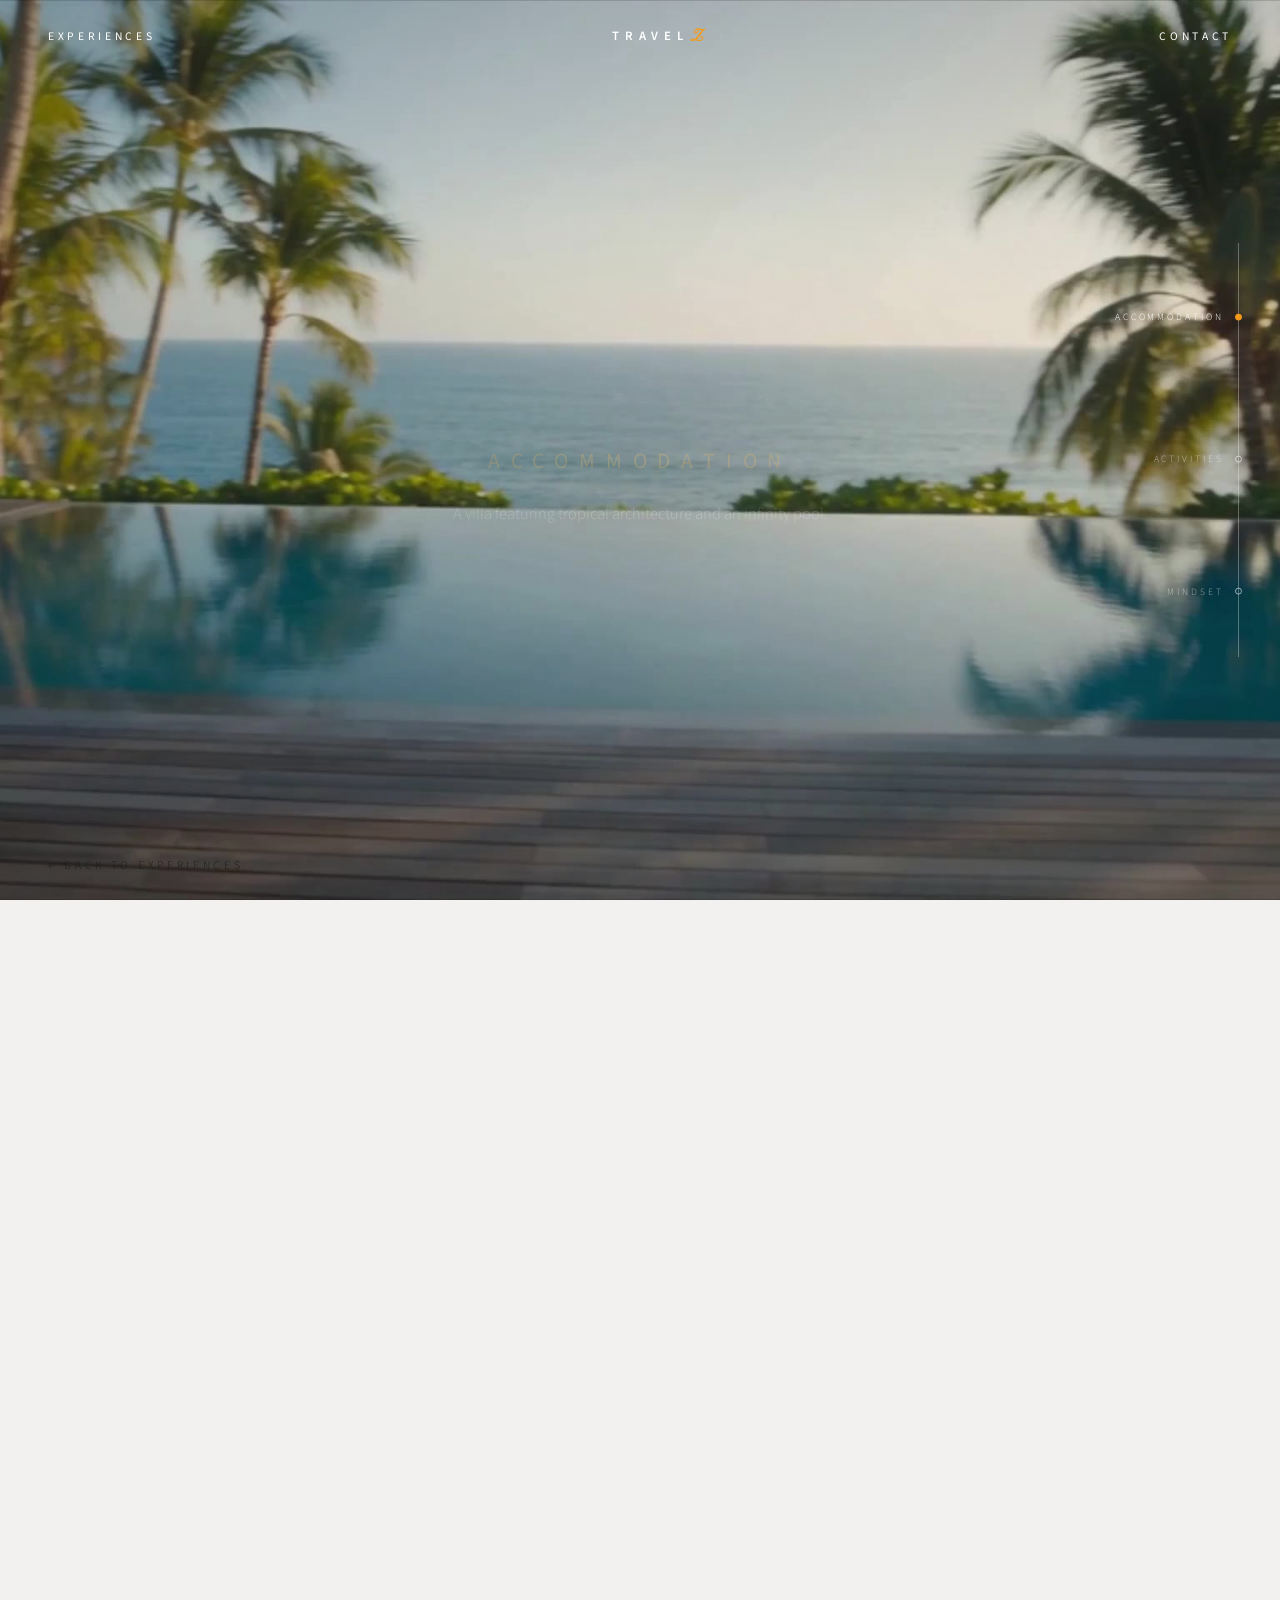
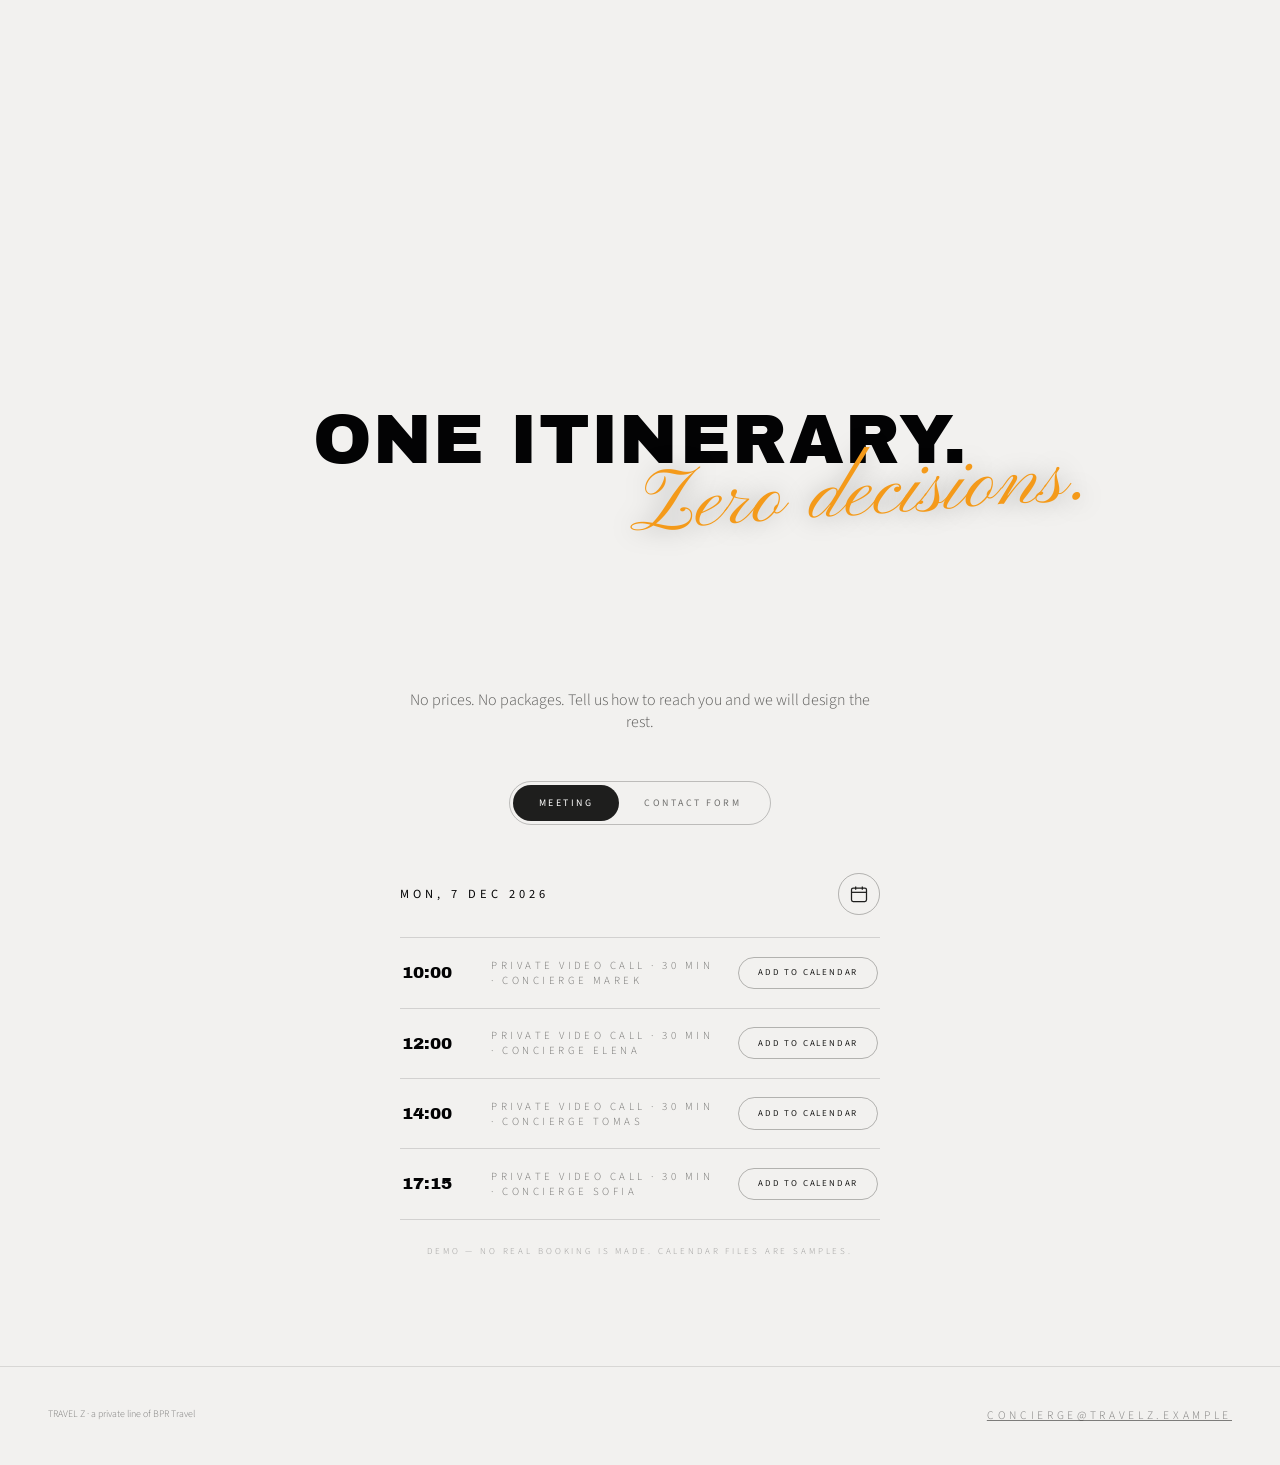
==== bali.html @ 79d7fedf "first commit" ====
<!DOCTYPE html>
<html lang="en">
<head>
<meta charset="utf-8">
<meta name="viewport" content="width=device-width, initial-scale=1">
<title>Bali Creator &amp; Wellness Hub — TRAVEL Z</title>
<link rel="preconnect" href="https://fonts.googleapis.com">
<link rel="preconnect" href="https://fonts.gstatic.com" crossorigin>
<link href="https://fonts.googleapis.com/css2?family=Archivo+Black&family=Pinyon+Script&family=Source+Sans+3:ital,wght@0,200..900;1,200..900&display=swap" rel="stylesheet">
<script>/* ONE-LINE ASSET CONFIG — for Claude Design / live hosting,
   point this at your public URL, e.g. "https://cdn.yourhost.com/travelz/assets/" */
window.TZ_ASSET_BASE = "assets/";</script>
<link rel="stylesheet" href="style.css">
</head>
<body>

<nav class="chrome on-media" aria-label="Main">
  <a class="utility" href="index.html#experiences">Experiences</a>
  <a class="wordmark" href="index.html" aria-label="Travel Z home">TRAVEL<span class="z">Z</span></a>
  <a class="utility" href="#proposal">Contact</a>
</nav>
<div class="progress-line" aria-hidden="true"></div>

<!-- pinned film -->
<div class="stage entered" style="z-index:5;">
  <video id="vid-bali" data-asset="bali.mp4" muted playsinline preload="auto"
         data-poster="poster_bali.jpg" aria-hidden="true"></video>
</div>

<!-- full-length scrub: 22.2 s → 10 viewports of scroll -->
<div id="bali-track" class="scrub-track" style="height: 1100vh;">

  <div class="beat" id="ch-1">
    <div class="scrim">
      <p class="chapter-label utility">Accommodation</p>
      <p>A villa featuring tropical architecture and an infinity pool.</p>
    </div>
  </div>

  <div class="beat" id="ch-2">
    <div class="scrim">
      <p class="chapter-label utility">Activities</p>
      <p>Daily surfing lessons with professionals, access to a state-of-the-art gym, parties.</p>
    </div>
  </div>

  <div class="beat" id="ch-3">
    <div class="scrim">
      <p class="chapter-label utility">Mindset</p>
      <p>Meditation and evening community BBQs and networking by the pool, Savaya parties.</p>
    </div>
  </div>

</div>

<!-- light chapter timeline, right edge -->
<aside class="timeline" aria-label="Film chapters">
  <div class="tl-track" aria-hidden="true"><div class="tl-fill"></div></div>
  <button class="tl-item" data-p="0.179" style="top:17.9%">Accommodation<span class="dot" aria-hidden="true"></span></button>
  <button class="tl-item" data-p="0.521" style="top:52.1%">Activities<span class="dot" aria-hidden="true"></span></button>
  <button class="tl-item" data-p="0.842" style="top:84.2%">Mindset<span class="dot" aria-hidden="true"></span></button>
</aside>

<!-- ============ THE PLAN + FORM ============ -->
<main class="after-film">

  <section class="section plan">
    <div class="lockup reveal" style="display:inline-block; position:relative;">
      <div class="display" style="font-size:clamp(2rem,6vw,4.4rem); color:var(--black);">One itinerary.</div>
      <span class="script" style="position:absolute; left:48%; top:66%; transform:rotate(-4deg); white-space:nowrap; font-size:clamp(2.4rem,7vw,5.4rem);">Zero decisions.</span>
    </div>
  </section>

  <section class="section" id="proposal">
    <div class="form-wrap">
      <p class="lead reveal">No prices. No packages. Tell us how to reach you and we will design the rest.</p>

      <div class="switch reveal" role="tablist" aria-label="How to begin">
        <button class="switch-btn active" id="tab-meeting" role="tab" aria-selected="true" aria-controls="panel-meeting">Meeting</button>
        <button class="switch-btn" id="tab-contact" role="tab" aria-selected="false" aria-controls="panel-contact">Contact form</button>
      </div>

      <!-- ============ MEETING (demo scheduler) ============ -->
      <div id="panel-meeting" role="tabpanel" aria-labelledby="tab-meeting">
        <div class="meet-head reveal">
          <span class="meet-date utility" id="meet-date-label">—</span>
          <button class="cal-btn" id="cal-btn" aria-label="Choose a different date">
            <svg width="20" height="20" viewBox="0 0 24 24" fill="none" stroke="currentColor" stroke-width="1.5" aria-hidden="true">
              <rect x="3" y="5" width="18" height="16" rx="2"/>
              <line x1="3" y1="10" x2="21" y2="10"/>
              <line x1="8" y1="3" x2="8" y2="7"/>
              <line x1="16" y1="3" x2="16" y2="7"/>
            </svg>
          </button>
          <input type="date" id="meet-date" aria-label="Meeting date">
        </div>
        <div id="slot-list"></div>
        <p class="demo-note utility reveal">Demo — no real booking is made. Calendar files are samples.</p>
      </div>

      <!-- ============ CONTACT FORM ============ -->
      <div id="panel-contact" role="tabpanel" aria-labelledby="tab-contact" hidden>
        <form id="proposal-form" novalidate>
          <div class="field reveal">
            <label class="utility" for="f-name">Name</label>
            <input id="f-name" name="name" type="text" required autocomplete="name">
            <p class="err">Please tell us your name.</p>
          </div>
          <div class="field reveal">
            <label class="utility" for="f-email">Email</label>
            <input id="f-email" name="email" type="email" required autocomplete="email">
            <p class="err">A valid email is needed to reply.</p>
          </div>
          <div class="field reveal">
            <label class="utility" for="f-phone">Phone / WhatsApp</label>
            <input id="f-phone" name="phone" type="tel" required autocomplete="tel">
            <p class="err">A phone number is needed to reach you.</p>
          </div>
          <div class="form-actions reveal">
            <button class="pill" type="submit" style="background:var(--off-black); color:#fff;">Request private proposal</button>
          </div>
        </form>

        <div class="received">
          <span class="script">Received.</span>
          <p>We reply within 24 hours. One message — everything arranged.</p>
        </div>
      </div>
    </div>
  </section>

  <footer>
    <span>TRAVEL Z · a private line of BPR Travel</span>
    <a class="utility" href="mailto:concierge@travelz.example">concierge@travelz.example</a>
  </footer>
</main>

<div class="chrome-bottom">
  <a class="back utility" href="index.html#experiences">← Back to experiences</a>
</div>

<script src="app.js"></script>
</body>
</html>
---- style.css ----
/* ============================================================
   TRAVEL Z — prototype stylesheet
   Identity per TravelZ Logo Manual v1.0 + design description v0.5
   (light identity variant, confirmed in build call)
   Font substitutes (prototype only — see README):
     Archivo Black  ≈ Gill Sans Ultra Bold (display)
     Pinyon Script  ≈ Kunstler Script (script accent)
     Source Sans 3  = utility voice (as specified)
   ============================================================ */

:root {
  --orange: #F49A1A;          /* TravelZ Orange — locked from logo manual */
  --black: #030304;           /* TravelZ Black */
  --off-black: #1E1E1D;       /* Off-Black ground */
  --paper: #F2F1EF;           /* light ground matched to walkthrough end frame */
  --white: #FFFFFF;
  --track: 0.32em;            /* utility tracking, spec ≈0.2–0.5em */
  --ease: cubic-bezier(.22,.61,.36,1);
}

* { margin: 0; padding: 0; box-sizing: border-box; }
html { scroll-behavior: auto; }
body {
  background: var(--paper);
  color: var(--off-black);
  font-family: "Source Sans 3", "DejaVu Sans", sans-serif;
  font-weight: 300;
  -webkit-font-smoothing: antialiased;
  overflow-x: hidden;
}
body.locked { overflow: hidden; height: 100vh; }

/* ---------- type voices ---------- */
.display {
  font-family: "Archivo Black", sans-serif;
  text-transform: uppercase;
  letter-spacing: 0.02em;
  line-height: 0.92;
}
.script {
  font-family: "Pinyon Script", cursive;
  color: var(--orange);
  text-transform: none;
  letter-spacing: 0;
  line-height: 1;
}
.utility {
  font-family: "Source Sans 3", sans-serif;
  font-weight: 300;
  text-transform: uppercase;
  letter-spacing: var(--track);
  font-size: 0.72rem;
}

/* ---------- chrome ---------- */
.chrome {
  position: fixed; inset: 0 0 auto 0; z-index: 60;
  display: flex; align-items: center; justify-content: space-between;
  padding: 1.6rem clamp(1.2rem, 4vw, 3rem);
  pointer-events: none;
  transition: color .5s var(--ease);
  color: var(--off-black);
}
.chrome.on-media { color: var(--white); }
.chrome a { color: inherit; text-decoration: none; pointer-events: auto; }
.chrome .utility { font-weight: 400; }
.wordmark {
  font-family: "Source Sans 3", sans-serif; font-weight: 600;
  letter-spacing: 0.45em; text-transform: uppercase; font-size: 0.8rem;
}
.wordmark .z {
  font-family: "Pinyon Script", cursive; color: var(--orange);
  font-size: 1.35em; letter-spacing: 0; text-transform: none;
  margin-left: 0.05em; vertical-align: -0.08em;
}

/* right-edge scroll progress line, per spec */
.progress-line {
  position: fixed; top: 0; right: 0; width: 1px; height: 0;
  background: #fff; mix-blend-mode: difference; z-index: 70;
  pointer-events: none;
}

/* ---------- intro stage (index) ---------- */
.stage {
  position: fixed; inset: 0; z-index: 10; overflow: hidden;
  background: #0d0b09;
}
.stage video, .stage img.poster {
  position: absolute; inset: 0; width: 100%; height: 100%;
  object-fit: cover;
}
#vid-loop { opacity: 1; transition: opacity .38s var(--ease); }
#vid-walk { opacity: 0; transition: opacity .38s var(--ease); }
.stage.entered #vid-loop { opacity: 0; }
.stage.entered #vid-walk { opacity: 1; }

/* soft grade so the layered lockup reads on light oak */
.stage::after {
  content: ""; position: absolute; inset: 0; pointer-events: none;
  background:
    radial-gradient(120% 90% at 50% 42%, rgba(10,9,8,0.10) 0%, rgba(10,9,8,0.42) 100%),
    linear-gradient(to bottom, rgba(10,9,8,0.35) 0%, rgba(10,9,8,0) 26%, rgba(10,9,8,0) 70%, rgba(10,9,8,0.32) 100%);
  opacity: 1; transition: opacity .8s var(--ease);
}
.stage.entered::after { opacity: 0.35; }

/* ---------- hero lockup ---------- */
.hero {
  position: absolute; inset: 0; z-index: 5;
  display: flex; flex-direction: column; align-items: center; justify-content: center;
  text-align: center; color: var(--white); padding: 0 1rem;
  transition: opacity .6s var(--ease), transform .6s var(--ease);
}
.stage.entered .hero { opacity: 0; transform: translateY(-26px); pointer-events: none; }
.hero .eyebrow { margin-bottom: 2.2rem; opacity: 0.9; }
.lockup { position: relative; }
.lockup .display { font-size: clamp(3rem, 11vw, 9.5rem); }
.lockup .script {
  position: absolute; left: 50%; top: 50%;
  transform: translate(-50%, -54%) rotate(-4deg);
  font-size: clamp(3.4rem, 12vw, 11rem);
  text-shadow: 0 1px 24px rgba(10,9,8,0.35);
  pointer-events: none;
}
.hero .tagline {
  margin-top: 2.4rem; max-width: 46rem; opacity: 0.92; font-size: 0.7rem;
}
.pill {
  margin-top: 2.6rem;
  display: inline-block; border: 0; cursor: pointer;
  text-decoration: none;
  background: rgba(255,255,255,0.16);
  backdrop-filter: blur(10px); -webkit-backdrop-filter: blur(10px);
  border-radius: 999px; padding: 1.05rem 2.6rem;
  color: var(--white);
  font-family: "Source Sans 3", sans-serif; font-weight: 400;
  letter-spacing: var(--track); text-transform: uppercase; font-size: 0.72rem;
  transition: background .35s var(--ease);
}
.pill:hover, .pill:focus-visible { background: rgba(255,255,255,0.30); }
.pill:focus-visible { outline: 2px solid var(--orange); outline-offset: 3px; }
.hint {
  position: absolute; bottom: 2.4rem; left: 0; right: 0; text-align: center;
  color: rgba(255,255,255,0.75); animation: pulse 2.6s ease-in-out infinite;
}
@keyframes pulse { 0%,100% { opacity: .45 } 50% { opacity: 1 } }
@media (prefers-reduced-motion: reduce) { .hint { animation: none; } }

/* ---------- scrub scroll track ---------- */
/* NOTE: the track must NOT create a stacking context (no z-index) —
   the fixed .beat children (z-index 20) need to stack at root level,
   above the video stage (z 5–10) and below .after-film (z 30). */
.scrub-track { position: relative; }
.scrub-spacer { height: 100vh; }

/* beats that fade inside the scrub */
.beat {
  position: fixed; inset: 0; z-index: 20;
  display: flex; flex-direction: column; align-items: center; justify-content: center;
  text-align: center; pointer-events: none; opacity: 0; color: var(--white);
  padding: 0 1.2rem;
}
.beat .display { font-size: clamp(2.2rem, 7.5vw, 6rem); text-shadow: 0 2px 30px rgba(10,9,8,0.45); }
.beat .script  { font-size: clamp(2.6rem, 8.5vw, 7rem); margin-top: -0.35em; text-shadow: 0 1px 20px rgba(10,9,8,0.5); }
.beat p { margin-top: 1.6rem; max-width: 34rem; font-size: 1.02rem; font-weight: 300;
          text-shadow: 0 1px 14px rgba(10,9,8,0.6); }
.beat .chapter-label {
  margin-bottom: 0; color: var(--orange); font-weight: 400;
  font-size: clamp(0.9rem, 2.2vw, 1.35rem); letter-spacing: 0.5em;
}

/* ---------- chapter timeline (right edge, light) ---------- */
.timeline {
  position: fixed; right: clamp(1.2rem, 3vw, 2.4rem); top: 50%;
  transform: translateY(-50%); height: 46vh; z-index: 40;
  transition: opacity .5s var(--ease);
}
.tl-track {
  position: absolute; right: 3px; top: 0; bottom: 0; width: 1px;
  background: rgba(255,255,255,0.3);
}
.tl-fill {
  position: absolute; top: 0; left: 0; width: 100%; height: 0;
  background: var(--orange);
}
.tl-item {
  position: absolute; right: 0; transform: translateY(-50%);
  display: flex; align-items: center; gap: 0.7rem;
  background: none; border: 0; cursor: pointer; white-space: nowrap;
  font-family: "Source Sans 3", sans-serif; font-weight: 300;
  text-transform: uppercase; letter-spacing: 0.3em; font-size: 0.6rem;
  color: rgba(255,255,255,0.55);
  text-shadow: 0 1px 8px rgba(10,9,8,0.5);
  transition: color .4s var(--ease);
  padding: 0.4rem 0;
}
.tl-item .dot {
  width: 7px; height: 7px; border-radius: 50%;
  border: 1px solid currentColor; background: transparent;
  transition: background .4s var(--ease), border-color .4s var(--ease);
}
.tl-item.active { color: var(--white); }
.tl-item.active .dot { background: var(--orange); border-color: var(--orange); }
.tl-item:focus-visible { outline: 1px solid var(--orange); outline-offset: 3px; }
body.over-light .timeline { opacity: 0; pointer-events: none; }
body.has-timeline .progress-line { display: none; }
@media (max-width: 720px) {
  .timeline { right: 0.8rem; height: 40vh; }
  .tl-item { font-size: 0.52rem; letter-spacing: 0.22em; gap: 0.5rem; }
}
body.over-light .beat { opacity: 0 !important; }

/* top-right quadrant variant: composition splits against the subject on the left/bottom */
.beat.tr {
  align-items: flex-end; justify-content: flex-start;
  text-align: right;
  padding: clamp(6rem, 14vh, 9rem) clamp(2rem, 6vw, 5rem) 0 50%;
}
.beat.tr .display { font-size: clamp(1.9rem, 5.5vw, 4.6rem); }
.beat.tr .script  { font-size: clamp(2.2rem, 6.5vw, 5.4rem); margin-top: -0.3em; margin-right: -0.05em; }
@media (max-width: 720px) {
  .beat.tr { padding-left: 18%; padding-right: 1.2rem; }
}

/* contrast scrim behind chapter text over bright footage (accessibility note, spec §7) */
.beat .scrim {
  background: radial-gradient(closest-side, rgba(10,9,8,0.5), rgba(10,9,8,0));
  padding: clamp(2rem, 6vw, 4rem) clamp(2.4rem, 8vw, 6rem);
  border-radius: 50%;
}

/* ---------- content sections after the film ---------- */
.after-film { position: relative; z-index: 30; background: var(--paper); }
.section { padding: clamp(5rem, 12vh, 9rem) clamp(1.2rem, 6vw, 5rem); max-width: 1200px; margin: 0 auto; }
.section-head { position: relative; margin-bottom: clamp(3rem, 8vh, 5rem); }
.section-head .display { font-size: clamp(2.2rem, 6.5vw, 4.6rem); color: var(--black); }
.section-head .script {
  position: absolute; left: clamp(6rem, 22vw, 16rem); top: 58%;
  transform: rotate(-4deg); font-size: clamp(2.6rem, 7.5vw, 5.6rem);
}

/* reveal on first view */
.reveal { opacity: 0; transform: translateY(26px); transition: opacity .9s var(--ease), transform .9s var(--ease); }
.reveal.in { opacity: 1; transform: none; }
@media (prefers-reduced-motion: reduce) {
  .reveal { transition: none; opacity: 1; transform: none; }
}

/* ---------- trip rows ---------- */
.trip {
  display: grid; grid-template-columns: 4.5rem 1fr minmax(200px, 340px) 3rem;
  align-items: center; gap: clamp(1rem, 3vw, 2.5rem);
  padding: 2.2rem 0; border-top: 1px solid rgba(30,30,29,0.15);
  text-decoration: none; color: var(--off-black); position: relative;
}
.trip:last-of-type { border-bottom: 1px solid rgba(30,30,29,0.15); }
.trip .num {
  font-family: "Archivo Black", sans-serif; font-size: 1.6rem;
  -webkit-text-stroke: 1px var(--off-black); color: transparent;
  transition: color .4s var(--ease), -webkit-text-stroke-color .4s var(--ease);
}
.trip .name {
  font-family: "Archivo Black", sans-serif; text-transform: uppercase;
  font-size: clamp(1.15rem, 3vw, 2rem); line-height: 1.05;
  transition: transform .45s var(--ease);
}
.trip .meta { display: block; margin-top: 0.5rem; color: rgba(30,30,29,0.6); font-size: 0.66rem; }
.trip .media {
  aspect-ratio: 16/9; overflow: hidden; border-radius: 4px; background: var(--off-black);
}
.trip .media video, .trip .media img {
  width: 100%; height: 100%; object-fit: cover; display: block;
  transform: scale(1.02); transition: transform .8s var(--ease);
}
.trip .media img.kenburns { animation: kb 16s ease-in-out infinite alternate; }
@keyframes kb { from { transform: scale(1.02) } to { transform: scale(1.12) translateX(-2%) } }
@media (prefers-reduced-motion: reduce) { .trip .media img.kenburns { animation: none; } }
.trip .arrow {
  font-size: 1.4rem; opacity: 0; transform: translateX(-10px);
  transition: opacity .4s var(--ease), transform .4s var(--ease); color: var(--orange);
}
.trip.active:hover .name, .trip.active:focus-visible .name { transform: translateX(14px); }
.trip.active:hover .num,  .trip.active:focus-visible .num  { color: var(--orange); -webkit-text-stroke-color: var(--orange); }
.trip.active:hover .arrow, .trip.active:focus-visible .arrow { opacity: 1; transform: none; }
.trip.active:hover .media video { transform: scale(1.08); }
.trip.active:focus-visible { outline: 2px solid var(--orange); outline-offset: 4px; }
.trip.soon { opacity: 0.55; cursor: default; }
.trip.soon .tag {
  position: absolute; top: 1rem; right: 0;
  color: var(--orange); font-weight: 400; font-size: 0.62rem;
}

/* ---------- closing / footer ---------- */
.closing { text-align: center; }
.closing .lockup .display { font-size: clamp(2rem, 6vw, 4.4rem); color: var(--black); }
.closing .lockup .script { font-size: clamp(2.4rem, 7vw, 5.4rem); }
.closing p.sub { margin-top: 1.8rem; color: rgba(30,30,29,0.7); }
.closing .pill {
  background: var(--off-black); color: var(--white); margin-top: 2.4rem;
}
.closing .pill:hover { background: var(--black); }
footer {
  padding: 2.5rem clamp(1.2rem, 4vw, 3rem); border-top: 1px solid rgba(30,30,29,0.12);
  display: flex; flex-wrap: wrap; gap: 1rem; justify-content: space-between;
  color: rgba(30,30,29,0.55); font-size: 0.62rem;
}
footer a { color: inherit; }

/* ---------- form (bali) ---------- */
.plan { text-align: center; }
.form-wrap { max-width: 30rem; margin: 0 auto; text-align: left; }
.form-wrap .lead { text-align: center; margin-bottom: 3rem; color: rgba(30,30,29,0.7); }
.field { margin-bottom: 2.2rem; }
.field label { display: block; margin-bottom: 0.5rem; color: rgba(30,30,29,0.6); }
.field input {
  width: 100%; border: 0; border-bottom: 1px solid rgba(30,30,29,0.35);
  background: transparent; padding: 0.55rem 0.1rem;
  font-family: "Source Sans 3", sans-serif; font-size: 1.05rem; color: var(--black);
  border-radius: 0; transition: border-color .3s var(--ease);
}
.field input:focus { outline: none; border-bottom-color: var(--orange); }
.field input[aria-invalid="true"] { border-bottom-color: #C0392B; }
.field .err { color: #C0392B; font-size: 0.72rem; margin-top: 0.4rem; display: none; }
.field.invalid .err { display: block; }
.form-actions { text-align: center; margin-top: 3rem; }
.received { display: none; text-align: center; }
.received .script { font-size: clamp(3rem, 9vw, 6rem); display: inline-block; }
.received p { margin-top: 1.4rem; color: rgba(30,30,29,0.7); }
form.sent { display: none; }
form.sent + .received { display: block; }

/* ---------- meeting / contact switch ---------- */
.switch {
  display: flex; justify-content: center; gap: 0;
  margin-bottom: 3rem;
  border: 1px solid rgba(30,30,29,0.25); border-radius: 999px;
  padding: 3px; width: fit-content; margin-left: auto; margin-right: auto;
}
.switch-btn {
  border: 0; background: transparent; cursor: pointer;
  border-radius: 999px; padding: 0.7rem 1.6rem;
  font-family: "Source Sans 3", sans-serif; font-weight: 400;
  text-transform: uppercase; letter-spacing: 0.25em; font-size: 0.62rem;
  color: rgba(30,30,29,0.6);
  transition: background .35s var(--ease), color .35s var(--ease);
}
.switch-btn.active { background: var(--off-black); color: var(--white); }
.switch-btn:focus-visible { outline: 2px solid var(--orange); outline-offset: 2px; }

/* meeting header: date + calendar icon */
.meet-head {
  display: flex; align-items: center; justify-content: space-between;
  gap: 1rem; margin-bottom: 1.4rem; position: relative;
}
.meet-date { color: var(--black); font-weight: 400; font-size: 0.78rem; }
.cal-btn {
  border: 1px solid rgba(30,30,29,0.3); background: transparent; cursor: pointer;
  border-radius: 50%; width: 2.6rem; height: 2.6rem;
  display: flex; align-items: center; justify-content: center;
  color: var(--off-black);
  transition: border-color .3s var(--ease), color .3s var(--ease);
}
.cal-btn:hover, .cal-btn:focus-visible { border-color: var(--orange); color: var(--orange); }
.cal-btn:focus-visible { outline: none; }
#meet-date {
  position: absolute; right: 0; top: 0; width: 2.6rem; height: 2.6rem;
  opacity: 0; pointer-events: none;
}

/* slot rows */
.slot {
  display: flex; align-items: center; justify-content: space-between; gap: 1rem;
  padding: 1.15rem 0.1rem; border-top: 1px solid rgba(30,30,29,0.15);
}
.slot:last-of-type { border-bottom: 1px solid rgba(30,30,29,0.15); }
.slot .time {
  font-family: "Archivo Black", sans-serif; font-size: 1.05rem; color: var(--black);
  min-width: 4.6rem;
}
.slot .info { flex: 1; color: rgba(30,30,29,0.6); font-size: 0.68rem; }
.slot .add {
  border: 1px solid rgba(30,30,29,0.3); background: transparent; cursor: pointer;
  border-radius: 999px; padding: 0.55rem 1.2rem;
  font-family: "Source Sans 3", sans-serif; font-weight: 400;
  text-transform: uppercase; letter-spacing: 0.2em; font-size: 0.56rem;
  color: var(--off-black); white-space: nowrap;
  transition: all .3s var(--ease);
}
.slot .add:hover, .slot .add:focus-visible { border-color: var(--orange); color: var(--orange); }
.slot .add.added { background: var(--orange); border-color: var(--orange); color: var(--white); cursor: default; }
.demo-note { margin-top: 1.6rem; text-align: center; color: rgba(30,30,29,0.4); font-size: 0.56rem; }

@media (max-width: 720px) {
  .slot { flex-wrap: wrap; }
  .slot .info { flex-basis: 100%; order: 3; }
}

/* back link (bali) */
.back {
  position: fixed; bottom: 1.6rem; left: clamp(1.2rem, 4vw, 3rem); z-index: 60;
  color: inherit; text-decoration: none;
}
.chrome-bottom { position: fixed; inset: auto 0 0 0; z-index: 55; pointer-events: none; }
.chrome-bottom a { pointer-events: auto; }

/* ---------- responsive ---------- */
@media (max-width: 720px) {
  .trip { grid-template-columns: 2.8rem 1fr 2rem; }
  .trip .media { grid-column: 1 / -1; order: -1; }
  .lockup .script { transform: translate(-50%, -50%) rotate(-6deg); }
  .section-head .script { left: 18%; }
}
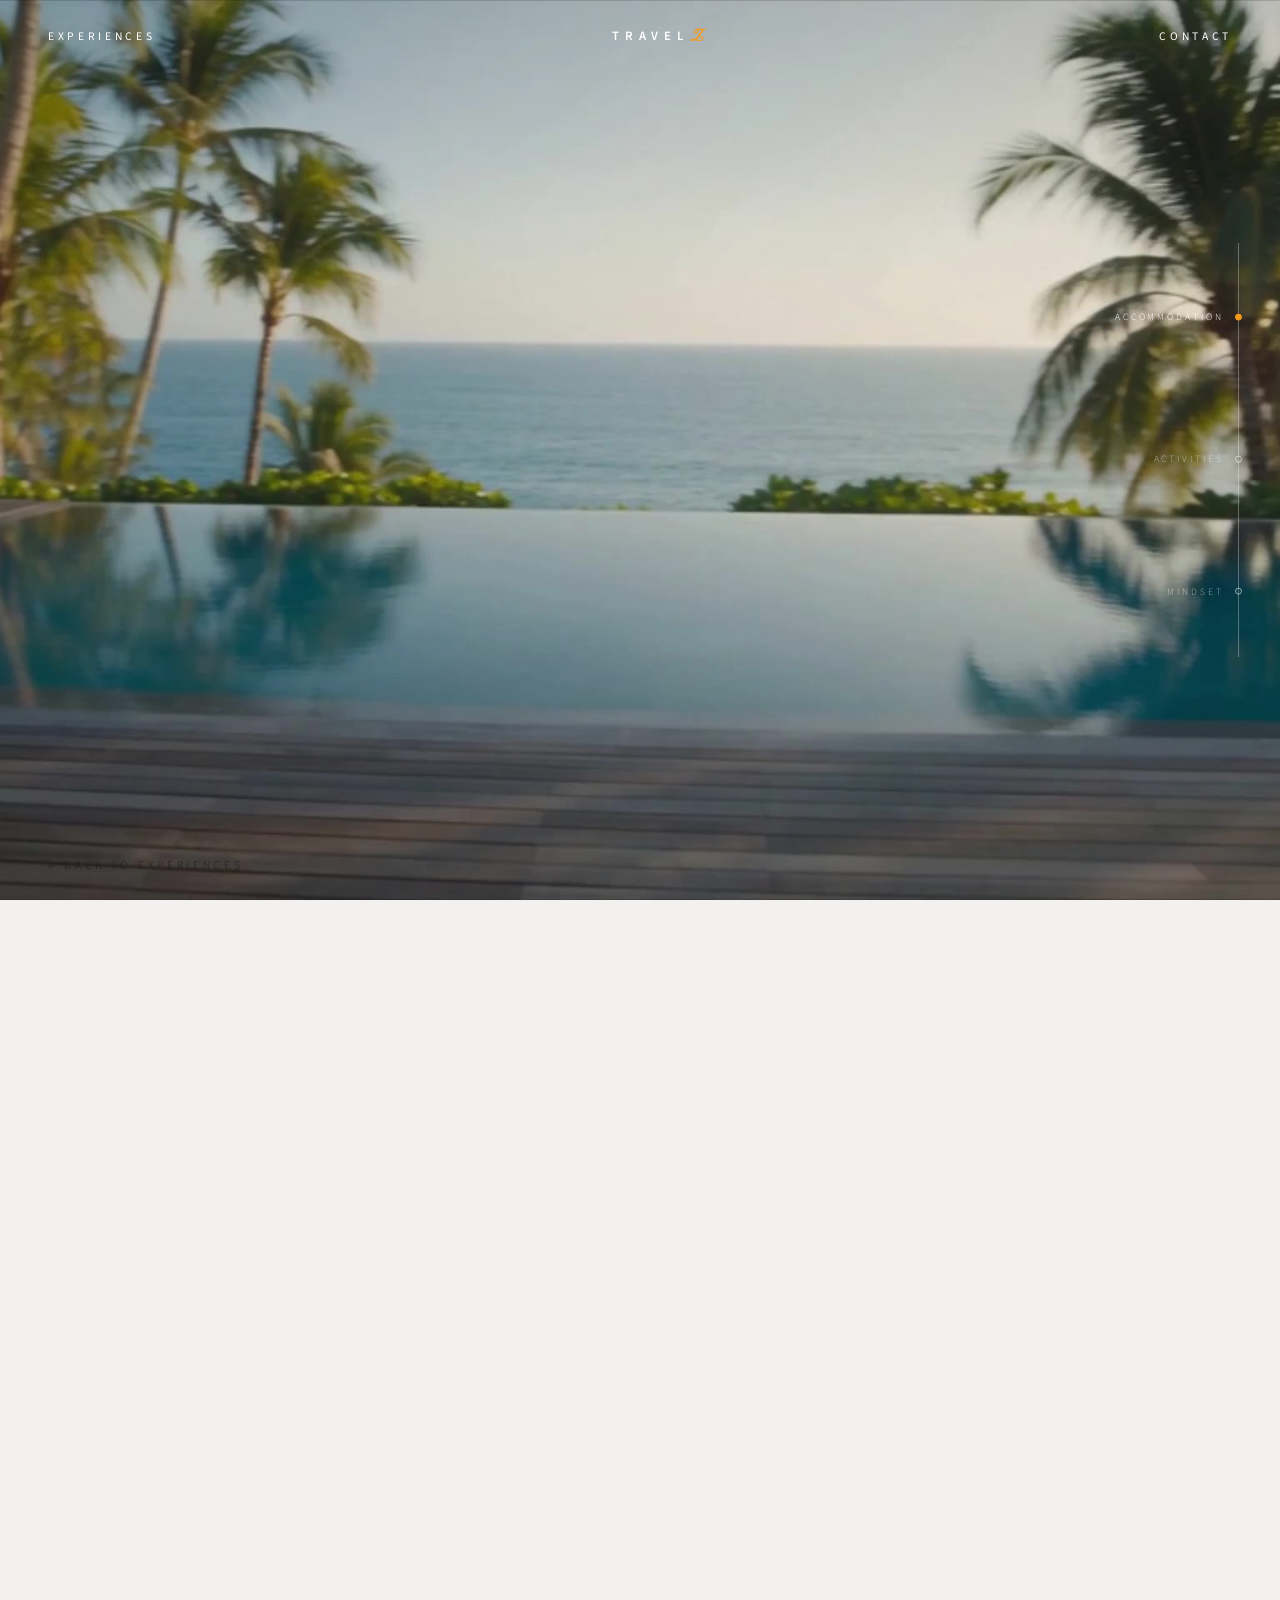
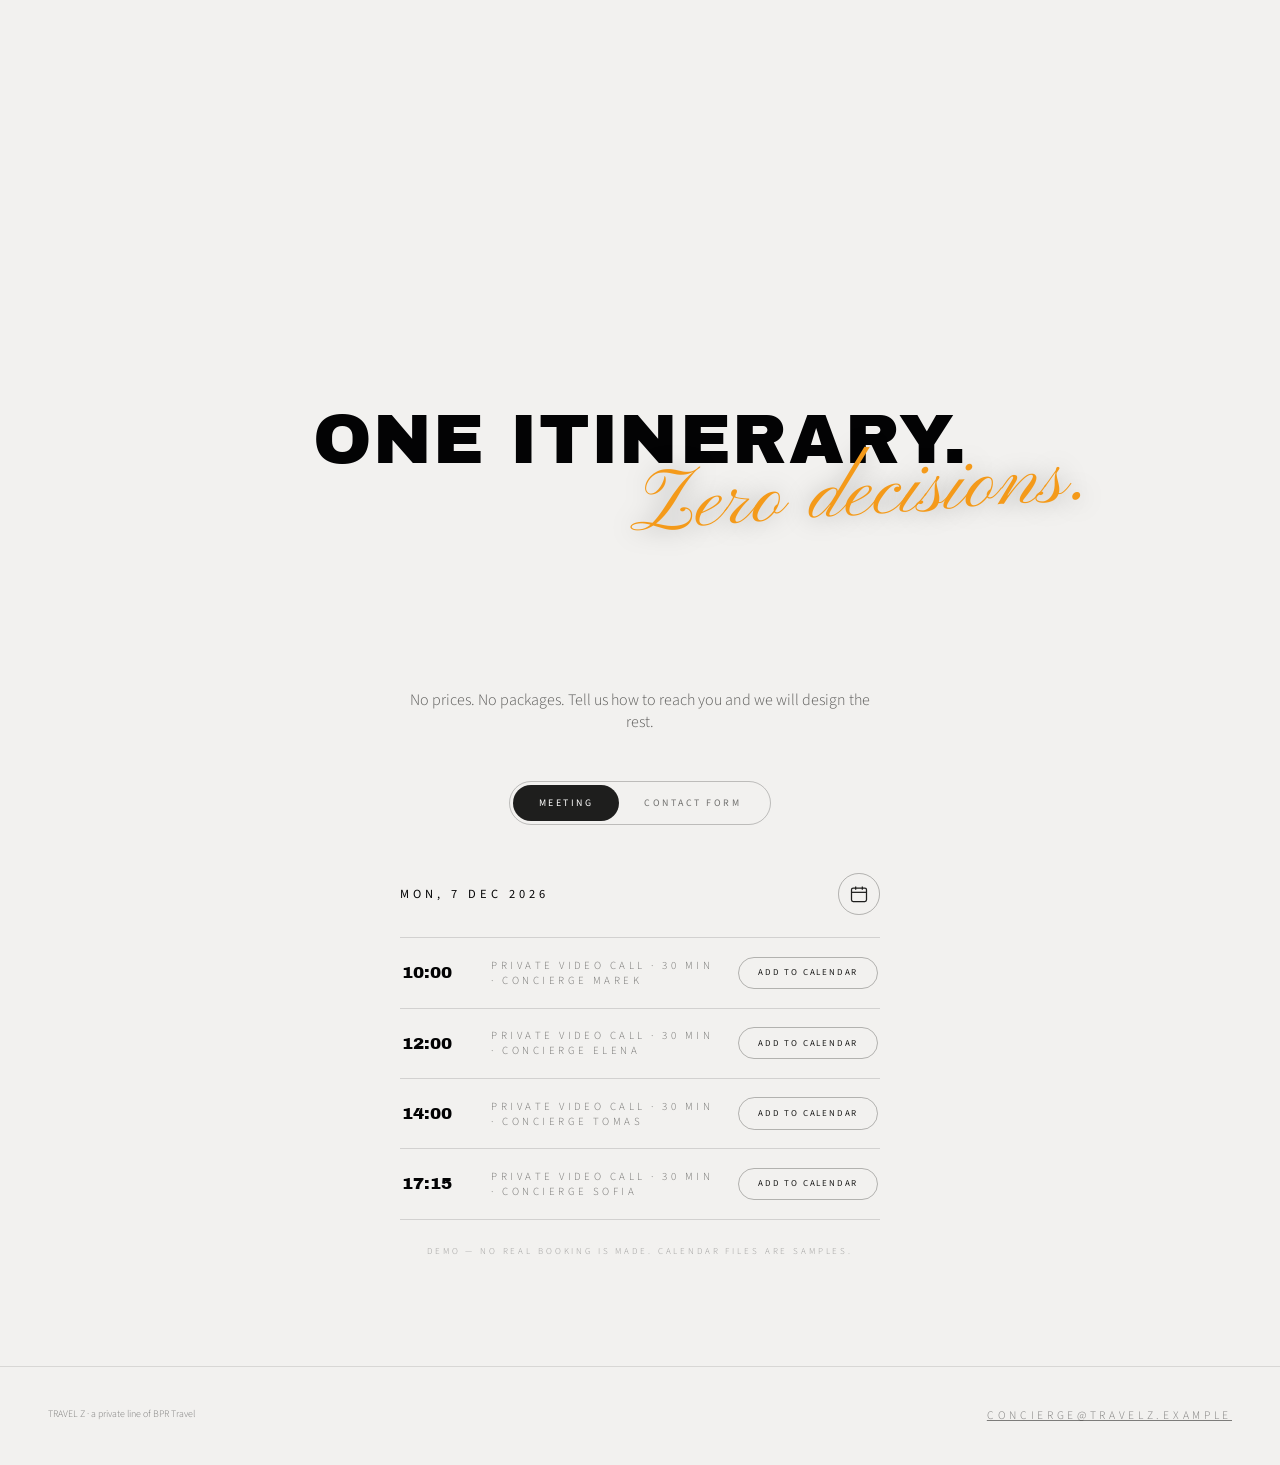
==== commit f61d7ea2: "Bali: remove center chapter overlays, keep right-edge timeline only (v0.6.2) - bali.html: drop the t" ====
--- a/bali.html
+++ b/bali.html
@@ -27,31 +27,9 @@
          data-poster="poster_bali.jpg" aria-hidden="true"></video>
 </div>
 
-<!-- full-length scrub: 22.2 s → 10 viewports of scroll -->
-<div id="bali-track" class="scrub-track" style="height: 1100vh;">
-
-  <div class="beat" id="ch-1">
-    <div class="scrim">
-      <p class="chapter-label utility">Accommodation</p>
-      <p>A villa featuring tropical architecture and an infinity pool.</p>
-    </div>
-  </div>
-
-  <div class="beat" id="ch-2">
-    <div class="scrim">
-      <p class="chapter-label utility">Activities</p>
-      <p>Daily surfing lessons with professionals, access to a state-of-the-art gym, parties.</p>
-    </div>
-  </div>
-
-  <div class="beat" id="ch-3">
-    <div class="scrim">
-      <p class="chapter-label utility">Mindset</p>
-      <p>Meditation and evening community BBQs and networking by the pool, Savaya parties.</p>
-    </div>
-  </div>
-
-</div>
+<!-- full-length scrub: 22.2 s → 10 viewports of scroll.
+     Chapters are communicated by the right-edge timeline only (v0.6.2). -->
+<div id="bali-track" class="scrub-track" style="height: 1100vh;"></div>
 
 <!-- light chapter timeline, right edge -->
 <aside class="timeline" aria-label="Film chapters">
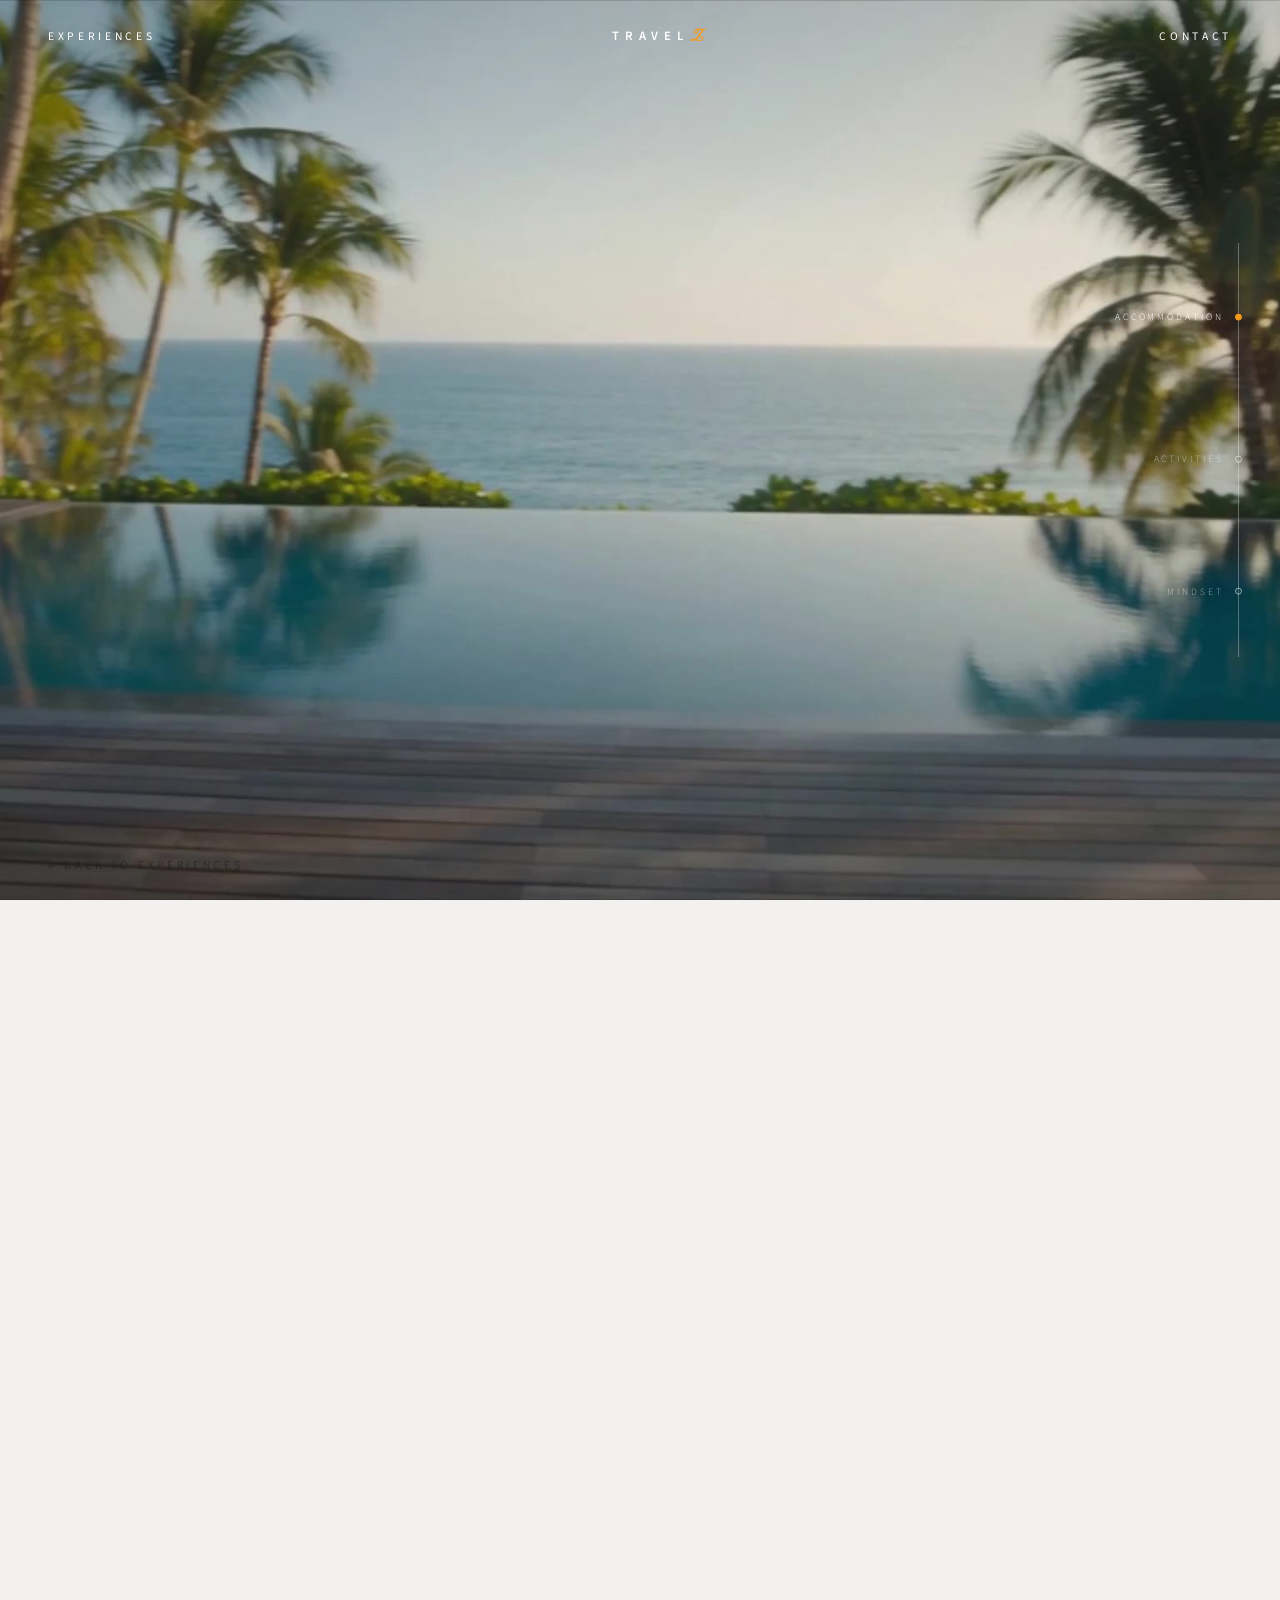
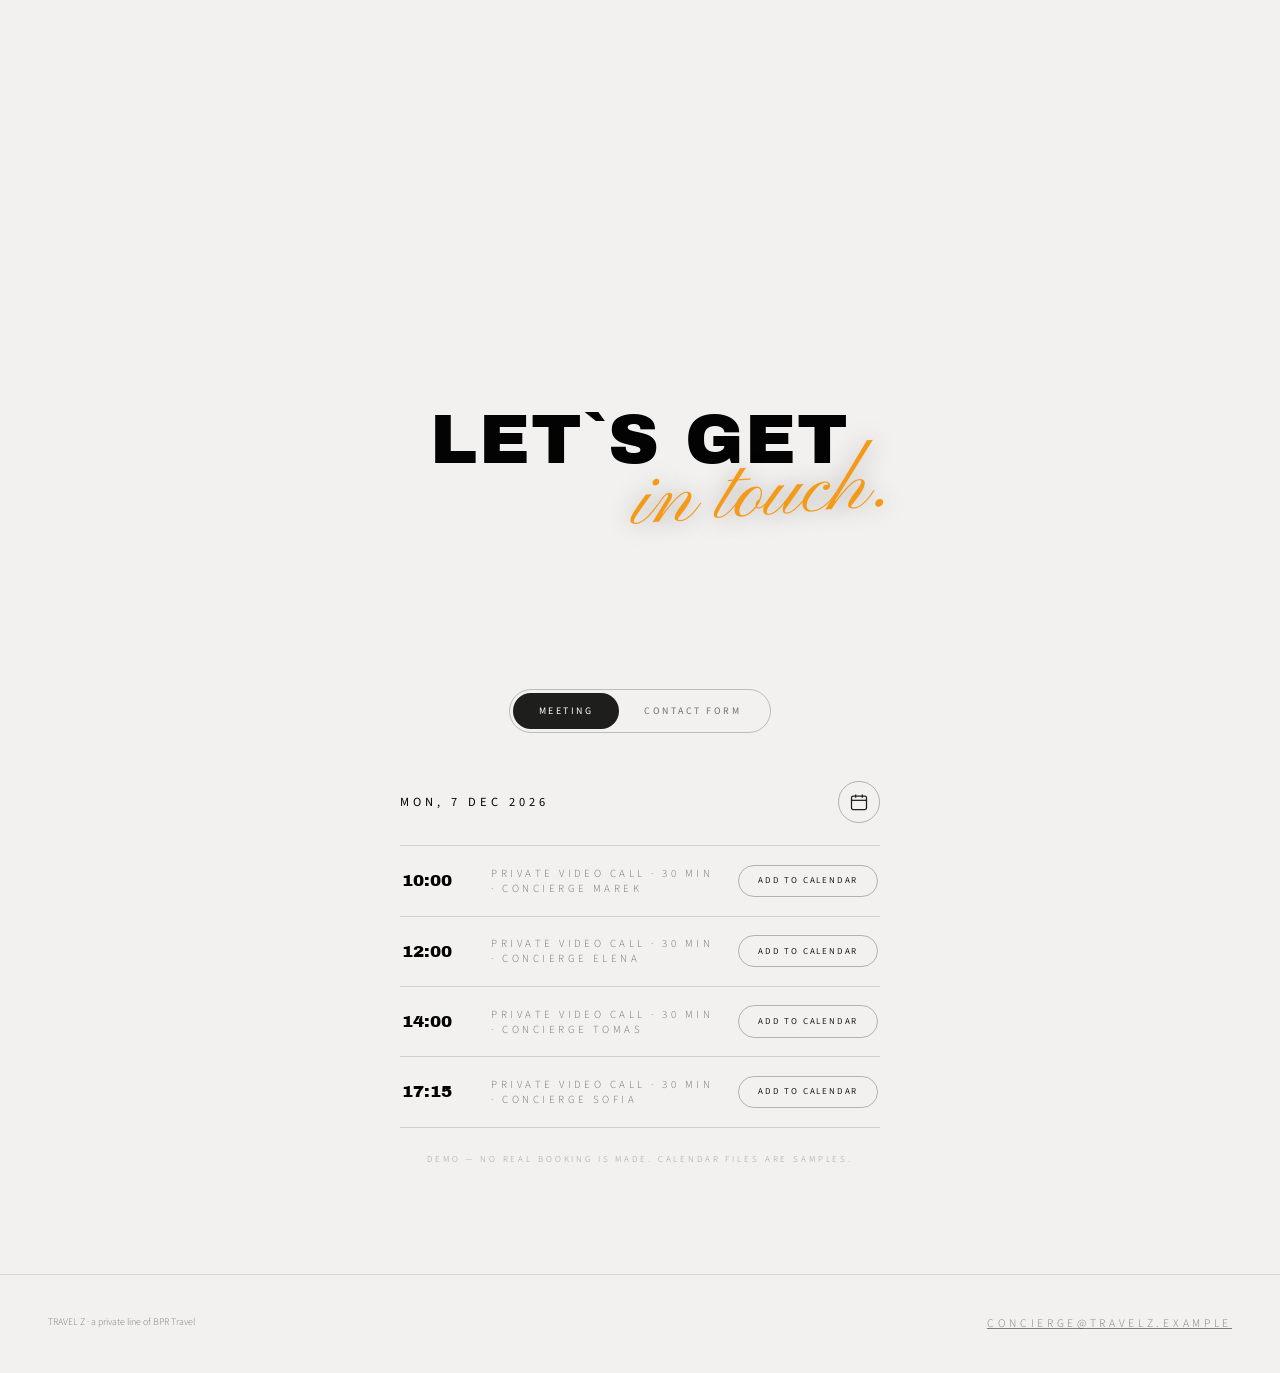
==== commit 079d8c59: "form text changes" ====
--- a/bali.html
+++ b/bali.html
@@ -44,15 +44,13 @@
 
   <section class="section plan">
     <div class="lockup reveal" style="display:inline-block; position:relative;">
-      <div class="display" style="font-size:clamp(2rem,6vw,4.4rem); color:var(--black);">One itinerary.</div>
-      <span class="script" style="position:absolute; left:48%; top:66%; transform:rotate(-4deg); white-space:nowrap; font-size:clamp(2.4rem,7vw,5.4rem);">Zero decisions.</span>
+      <div class="display" style="font-size:clamp(2rem,6vw,4.4rem); color:var(--black);">Let`s get</div>
+      <span class="script" style="position:absolute; left:48%; top:66%; transform:rotate(-4deg); white-space:nowrap; font-size:clamp(2.4rem,7vw,5.4rem);">in touch.</span>
     </div>
   </section>
 
   <section class="section" id="proposal">
     <div class="form-wrap">
-      <p class="lead reveal">No prices. No packages. Tell us how to reach you and we will design the rest.</p>
-
       <div class="switch reveal" role="tablist" aria-label="How to begin">
         <button class="switch-btn active" id="tab-meeting" role="tab" aria-selected="true" aria-controls="panel-meeting">Meeting</button>
         <button class="switch-btn" id="tab-contact" role="tab" aria-selected="false" aria-controls="panel-contact">Contact form</button>
